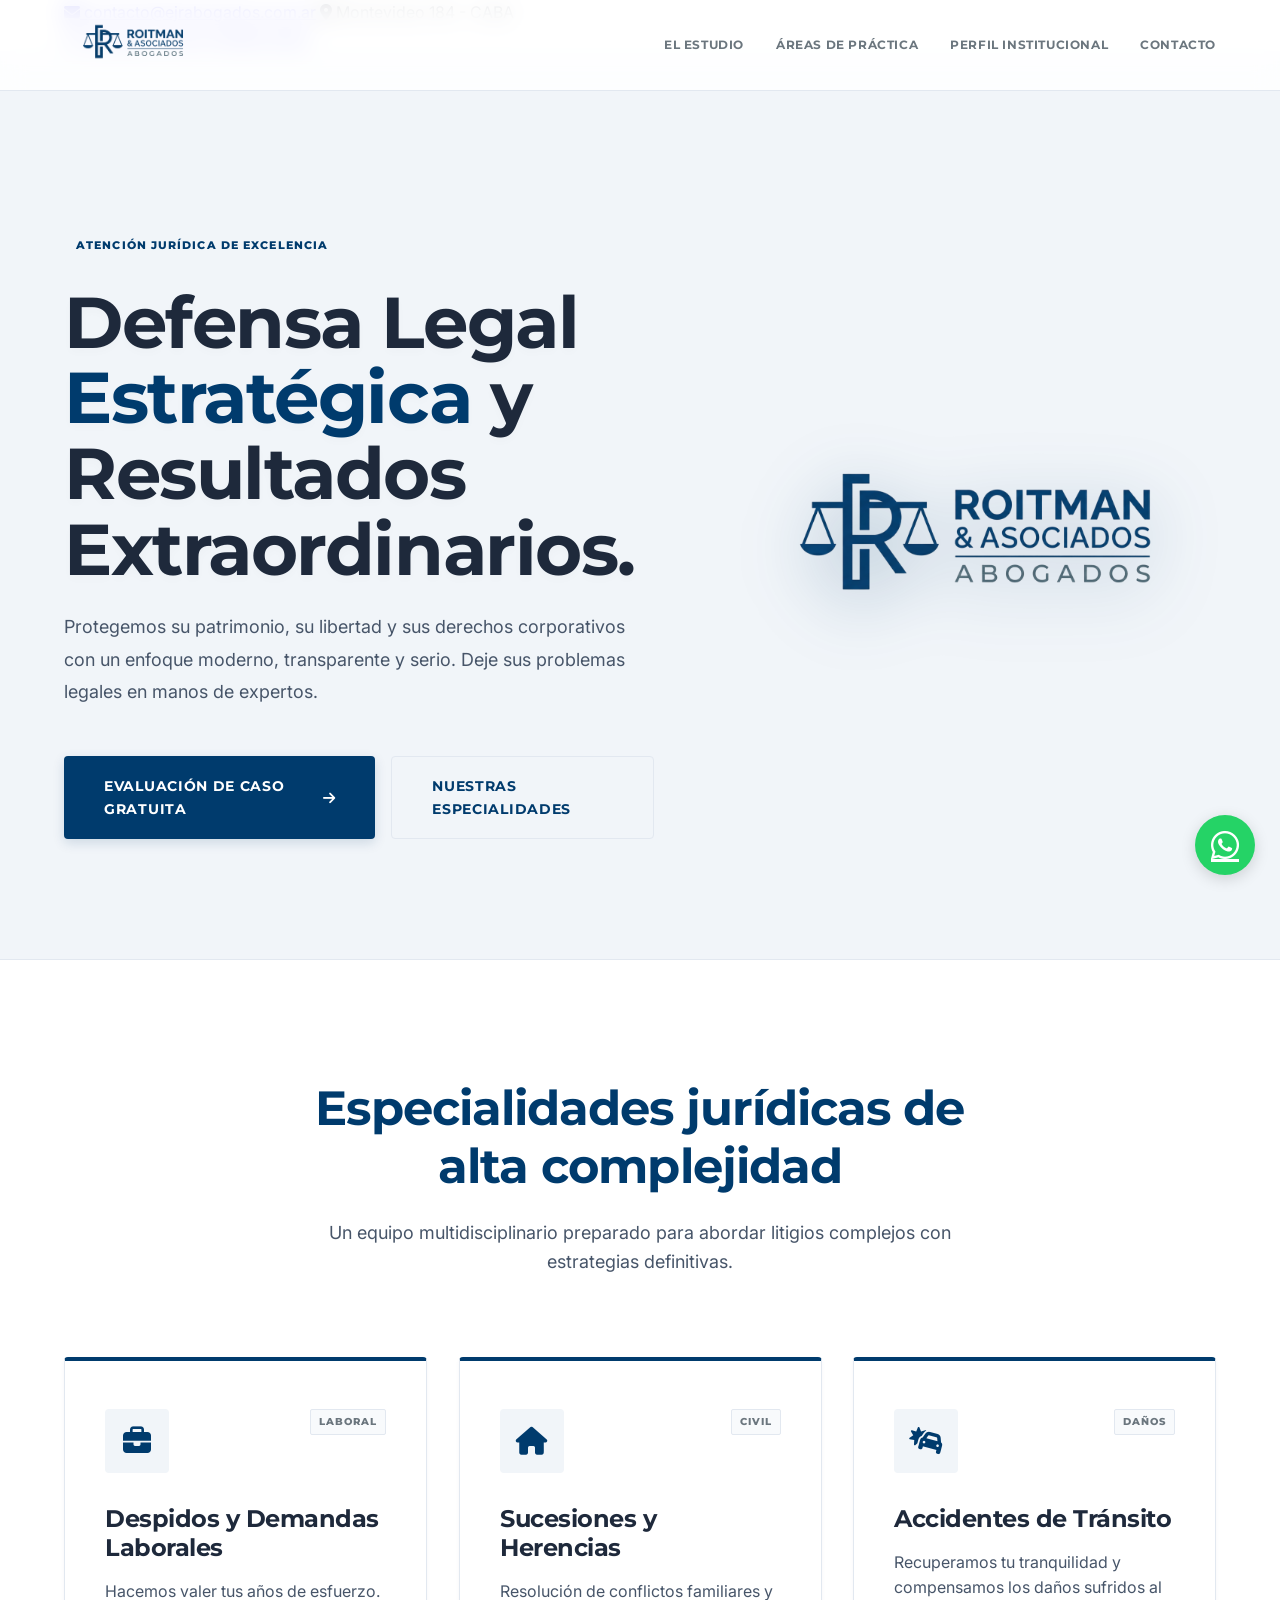
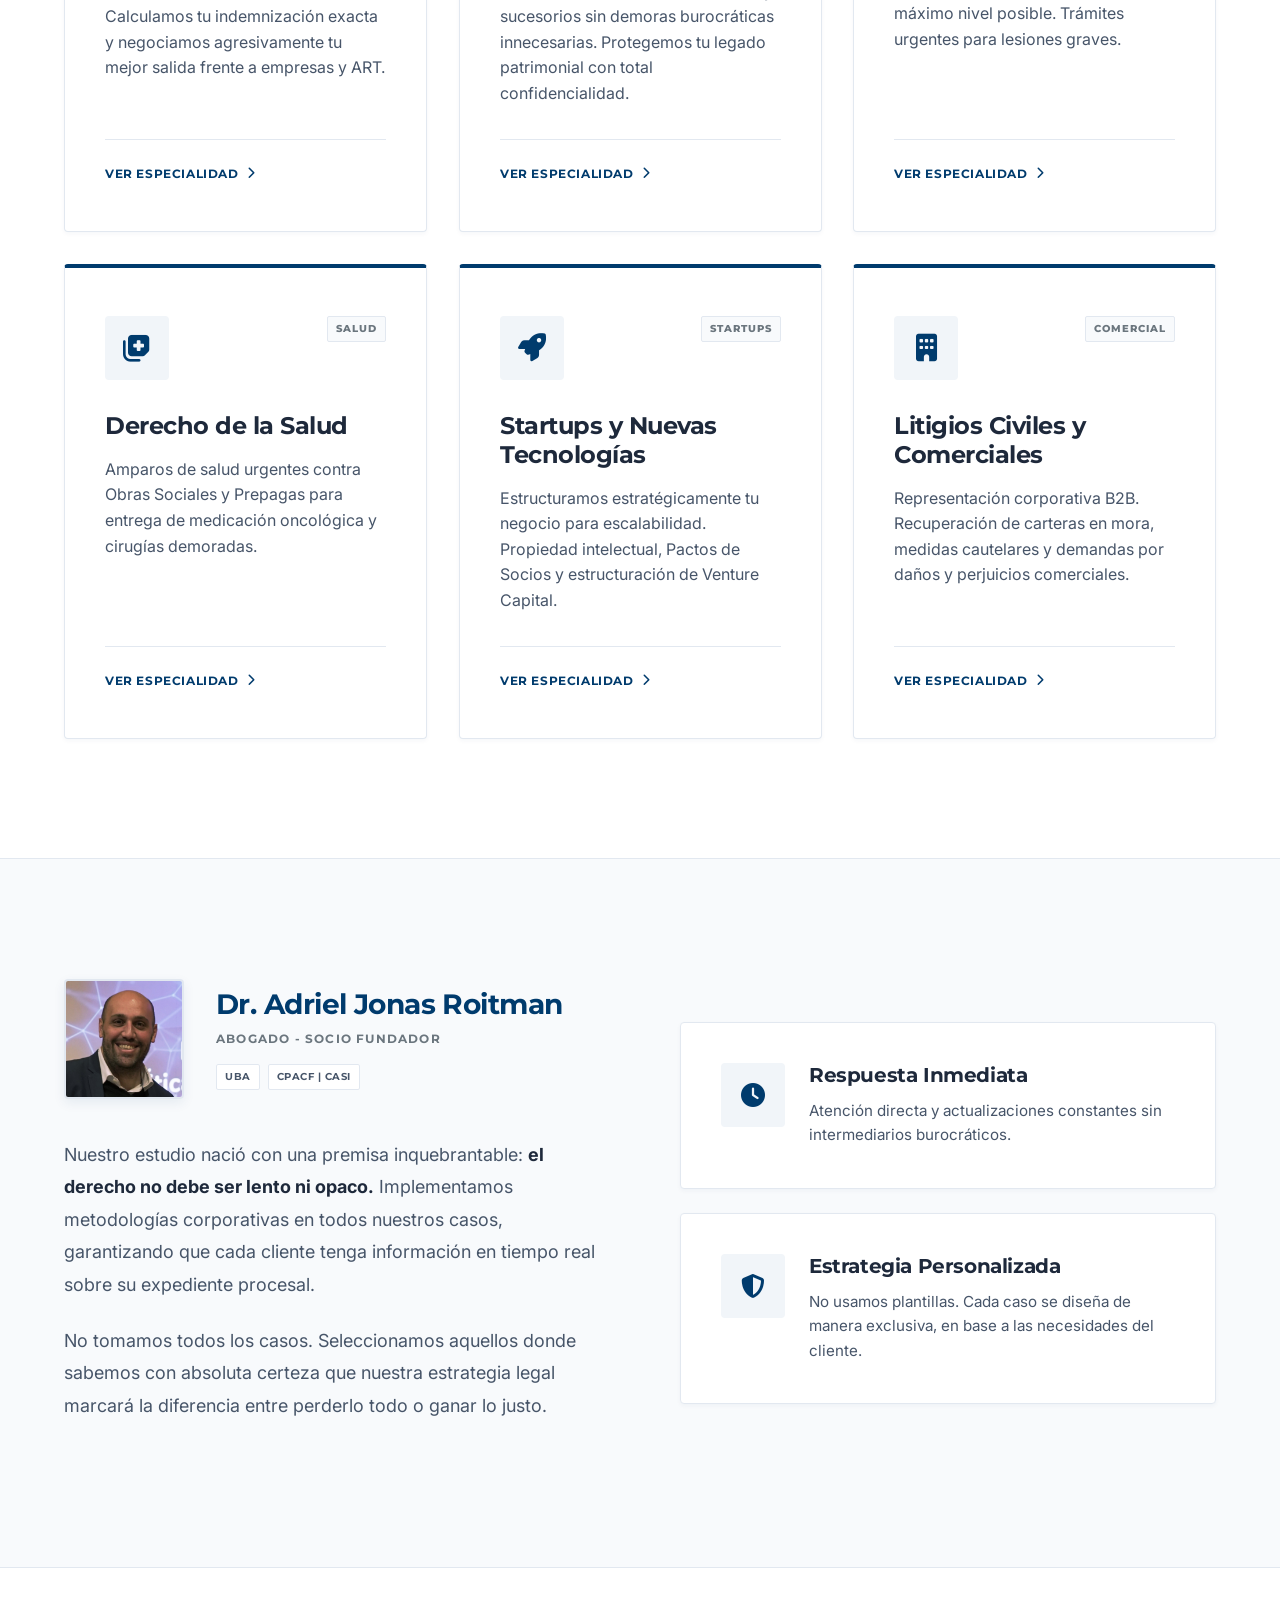
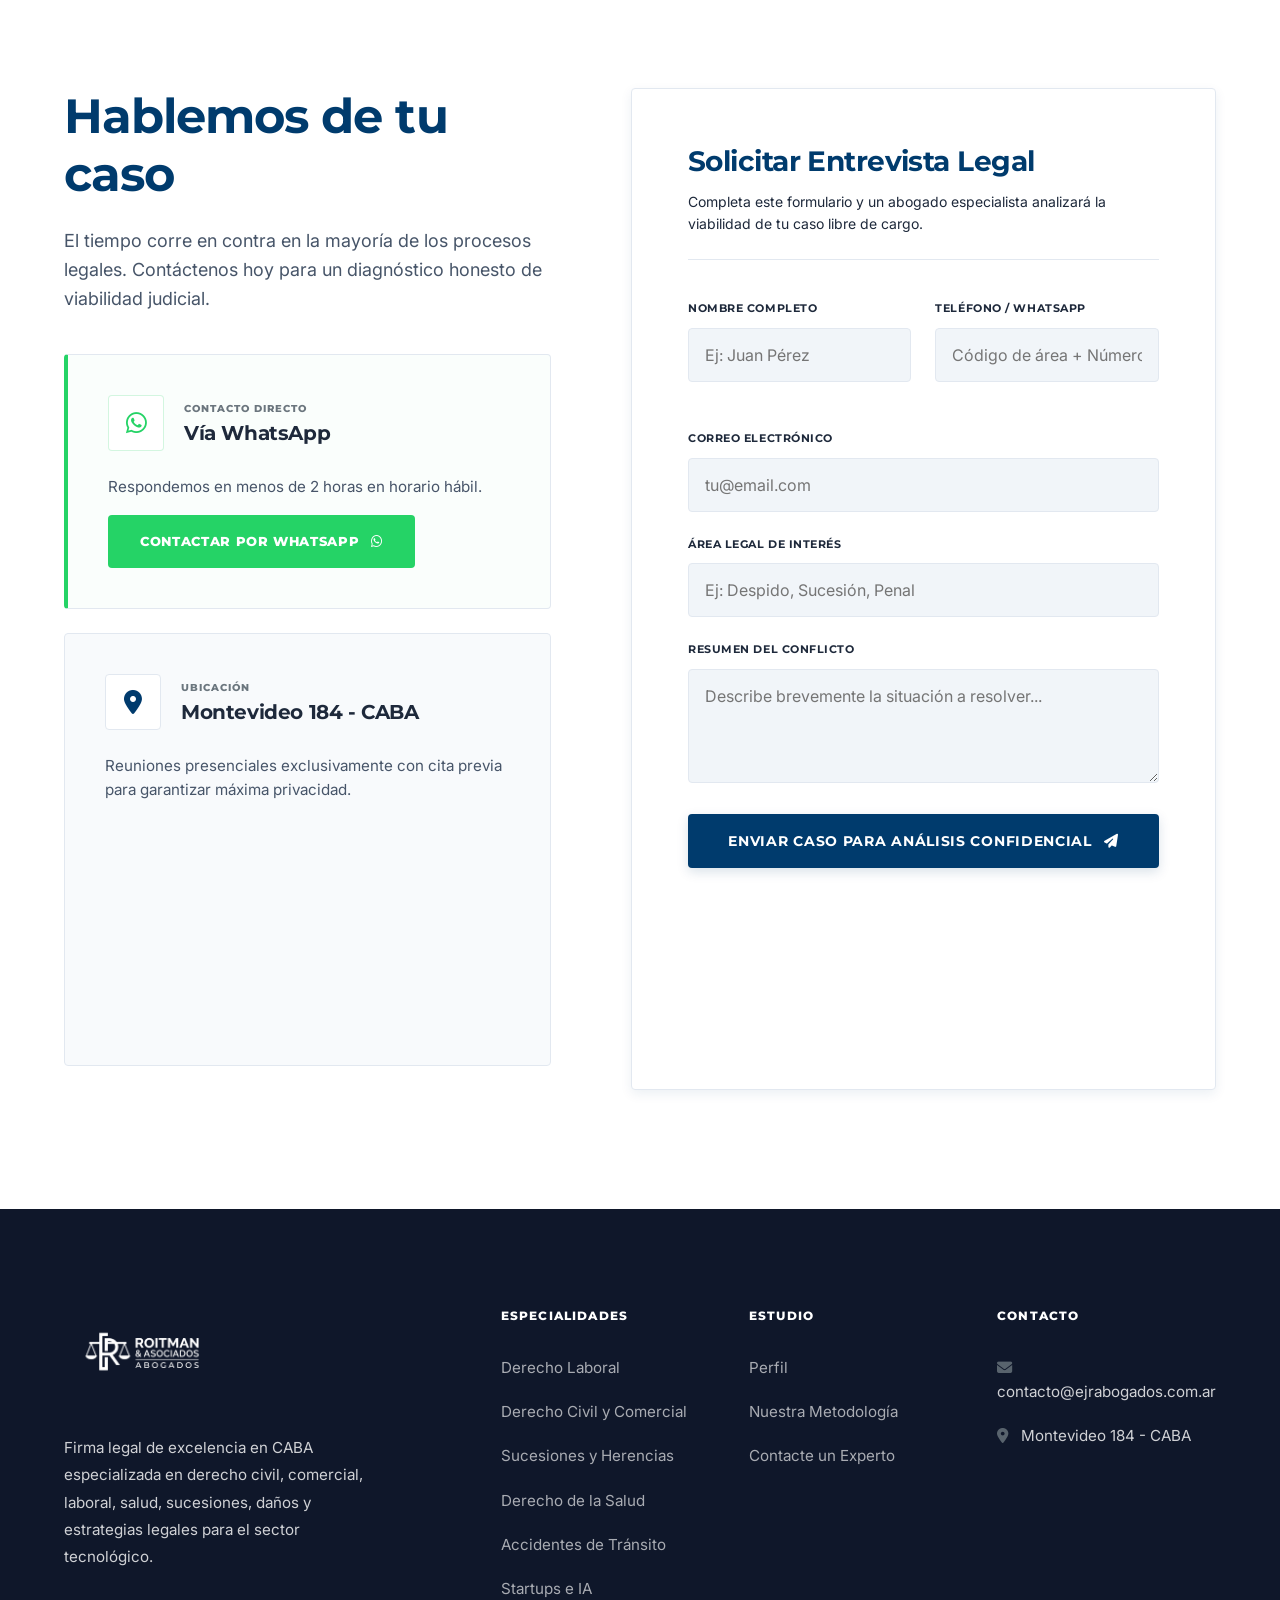
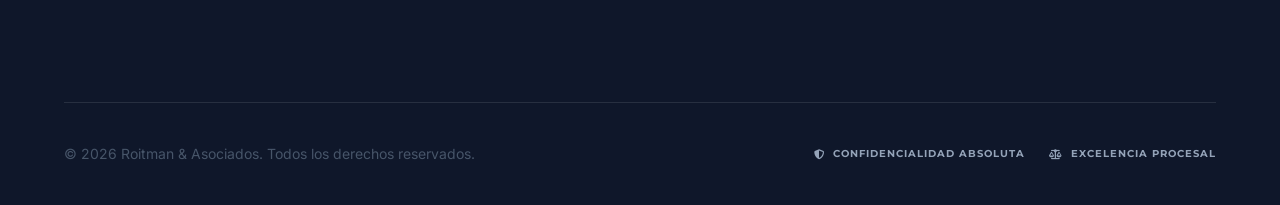
==== index.html @ 45d24584 "Web Refinement - Attorney Site" ====
<!DOCTYPE html>
<html lang="es">

<head>
    <link rel="icon" type="image/x-icon" href="favicon.ico">
    <meta charset="UTF-8">
    <meta name="viewport" content="width=device-width, initial-scale=1.0">
    <title>Roitman & Asociados | Estudio Jurídico en Buenos Aires</title>

    <!-- SEO Meta Tags -->
    <meta name="description"
        content="Estudio jurídico líder en Buenos Aires especializado en derecho laboral, civil, penal y corporativo. Roitman & Asociados ofrece defensa estratégica y soluciones inmediatas.">
    <meta name="keywords"
        content="abogados buenos aires, estudio jurídico, derecho laboral, sucesiones, defensa penal, abogado corporativo, Roitman y Asociados">
    <meta name="author" content="Roitman & Asociados">
    <meta name="robots" content="index, follow">

    <!-- Open Graph (Redes Sociales y WhatsApp) -->
    <meta property="og:title" content="Roitman & Asociados | Asesoría Legal Premium">
    <meta property="og:description"
        content="Defensa estratégica y protección jurídica enfocada en resultados para empresas y particulares en Argentina.">
    <meta property="og:image" content="https://www.ejrabogados.com.ar/logo.png">
    <meta property="og:url" content="https://www.ejrabogados.com.ar">
    <meta property="og:type" content="website">

    <!-- JSON-LD Schema Markup para Google -->
    <script type="application/ld+json">
    {
      "@context": "https://schema.org",
      "@type": "LegalService",
      "name": "Roitman & Asociados",
      "image": "https://www.ejrabogados.com.ar/logo.png",
      "description": "Estudio jurídico especializado en derecho laboral, corporativo, civil y penal en Buenos Aires.",
      "url": "https://www.ejrabogados.com.ar",
      "telephone": "+5491100000000",
      "address": {
        "@type": "PostalAddress",
        "streetAddress": "Montevideo 184 - CABA",
        "addressLocality": "Ciudad Autónoma de Buenos Aires",
        "addressCountry": "AR"
      },
      "openingHoursSpecification": {
        "@type": "OpeningHoursSpecification",
        "dayOfWeek": ["Monday", "Tuesday", "Wednesday", "Thursday", "Friday"],
        "opens": "09:00",
        "closes": "18:00"
      }
    }
    </script>

    <link rel="stylesheet" href="styles.css?v=3">
    <!-- Precarga de fuentes para mejorar Performance -->
    <link rel="preconnect" href="https://fonts.googleapis.com">
    <link rel="preconnect" href="https://fonts.gstatic.com" crossorigin>
    <link
        href="https://fonts.googleapis.com/css2?family=Inter:wght@300;400;500;600;700&family=Montserrat:wght@400;500;600;700;800;900&display=swap"
        rel="stylesheet">
    <link rel="stylesheet" href="https://cdnjs.cloudflare.com/ajax/libs/font-awesome/6.4.0/css/all.min.css">
</head>

<body>
    <!-- HEADER SEMÁNTICO Y CORPORATIVO -->
    <header class="header">
        <div class="top-bar">
            <div class="container top-bar-content">
                <div class="contact-strip">
                    <a href="mailto:contacto@ejrabogados.com.ar"><i class="fas fa-envelope"></i>
                        contacto@ejrabogados.com.ar</a>
                    <span><i class="fas fa-map-marker-alt"></i> Montevideo 184 - CABA</span>
                </div>
                <div class="social-strip">
                    <a href="https://wa.me/5491168080953?text=Hola,%20necesito%20hacer%20una%20consulta%20legal%20con%20el%20estudio%20Roitman%20%26%20Asociados%20-%20Abogados"
                        target="_blank"><i class="fab fa-whatsapp"></i> Contacto: +54 9 11 6808-0953</a>
                </div>
            </div>
        </div>
        <nav class="navbar">
            <div class="nav-container container">
                <div class="nav-brand">
                    <a href="index.html">
                        <img src="logo.png" alt="Logotipo Roitman & Asociados Abogados" class="logo-image">
                    </a>
                </div>

                <div class="nav-menu" id="nav-menu">
                    <a href="#inicio" class="nav-link">El Estudio</a>
                    <a href="#servicios" class="nav-link">Áreas de Práctica</a>
                    <a href="#perfil" class="nav-link">Perfil Institucional</a>
                    <a href="#contacto" class="nav-link btn-navbar">Contacto</a>
                </div>

                <div class="hamburger" id="hamburger">
                    <span class="bar"></span>
                    <span class="bar"></span>
                    <span class="bar"></span>
                </div>
            </div>
        </nav>
    </header>

    <main>
        <!-- HERO SECTION: COPY PERSUASIVO -->
        <section id="inicio" class="hero">
            <div class="container hero-content">
                <div class="hero-text">
                    <div class="badge">Atención Jurídica de Excelencia</div>
                    <h1 class="hero-title">Defensa Legal <span class="gradient-text">Estratégica</span> y Resultados
                        Extraordinarios.</h1>
                    <p class="hero-description">Protegemos su patrimonio, su libertad y sus derechos corporativos con un
                        enfoque moderno, transparente y serio. Deje sus problemas legales en
                        manos de expertos.</p>
                    <div class="hero-buttons">
                        <a href="#contacto" class="btn-primary btn-large">Evaluación de caso gratuita <i
                                class="fas fa-arrow-right"></i></a>
                        <a href="#servicios" class="btn-outline btn-large">Nuestras especialidades</a>
                    </div>
                </div>
                <div class="hero-visual">
                    <img src="logo.png" alt="Logotipo Institucional de Roitman & Asociados"
                        class="hero-main-logo fade-in-up">
                </div>
            </div>
        </section>

        <!-- SERVICIOS: MEJORA DE LEGIBILIDAD -->
        <section id="servicios" class="services">
            <div class="container">
                <header class="section-header fade-in">
                    <h2 class="section-title">Especialidades jurídicas de alta complejidad</h2>
                    <p class="section-description">Un equipo multidisciplinario preparado para abordar litigios
                        complejos con estrategias definitivas.</p>
                </header>

                <div class="services-grid">
                    <!-- Servicio 1 -->
                    <article class="service-card fade-in">
                        <div class="service-header">
                            <div class="service-icon"><i class="fas fa-briefcase"></i></div>
                            <span class="service-badge">Laboral</span>
                        </div>
                        <h3>Despidos y Demandas Laborales</h3>
                        <p>Hacemos valer tus años de esfuerzo. Calculamos tu indemnización exacta y negociamos
                            agresivamente tu mejor salida frente a empresas y ART.</p>
                        <div class="service-footer">
                            <a href="servicios/derecho-laboral.html" class="service-btn">Ver Especialidad <i
                                    class="fas fa-chevron-right"></i></a>
                        </div>
                    </article>

                    <!-- Servicio 2 -->
                    <article class="service-card fade-in">
                        <div class="service-header">
                            <div class="service-icon"><i class="fas fa-home"></i></div>
                            <span class="service-badge">Civil</span>
                        </div>
                        <h3>Sucesiones y Herencias</h3>
                        <p>Resolución de conflictos familiares y sucesorios sin demoras burocráticas innecesarias.
                            Protegemos tu legado patrimonial con total confidencialidad.</p>
                        <div class="service-footer">
                            <a href="servicios/sucesiones.html" class="service-btn">Ver Especialidad <i
                                    class="fas fa-chevron-right"></i></a>
                        </div>
                    </article>

                    <!-- Servicio 3 -->
                    <article class="service-card fade-in">
                        <div class="service-header">
                            <div class="service-icon"><i class="fas fa-car-crash"></i></div>
                            <span class="service-badge">Daños</span>
                        </div>
                        <h3>Accidentes de Tránsito</h3>
                        <p>Recuperamos tu tranquilidad y compensamos los daños sufridos al máximo nivel posible.
                            Trámites urgentes para lesiones graves.</p>
                        <div class="service-footer">
                            <a href="servicios/accidentes-de-transito.html" class="service-btn">Ver Especialidad <i
                                    class="fas fa-chevron-right"></i></a>
                        </div>
                    </article>

                    <!-- Servicio 4 -->
                    <article class="service-card fade-in">
                        <div class="service-header">
                            <div class="service-icon"><i class="fas fa-notes-medical"></i></div>
                            <span class="service-badge">Salud</span>
                        </div>
                        <h3>Derecho de la Salud</h3>
                        <p>Amparos de salud urgentes contra Obras Sociales y Prepagas para entrega de medicación
                            oncológica y cirugías demoradas.</p>
                        <div class="service-footer">
                            <a href="servicios/derecho-de-salud.html" class="service-btn">Ver Especialidad <i
                                    class="fas fa-chevron-right"></i></a>
                        </div>
                    </article>

                    <!-- Servicio 5 -->
                    <article class="service-card fade-in">
                        <div class="service-header">
                            <div class="service-icon"><i class="fas fa-rocket"></i></div>
                            <span class="service-badge">Startups</span>
                        </div>
                        <h3>Startups y Nuevas Tecnologías</h3>
                        <p>Estructuramos estratégicamente tu negocio para escalabilidad. Propiedad intelectual, Pactos
                            de Socios y estructuración de Venture Capital.</p>
                        <div class="service-footer">
                            <a href="servicios/startups-nuevas-tecnologias.html" class="service-btn">Ver Especialidad <i
                                    class="fas fa-chevron-right"></i></a>
                        </div>
                    </article>

                    <!-- Servicio 6 -->
                    <article class="service-card fade-in">
                        <div class="service-header">
                            <div class="service-icon"><i class="fas fa-building"></i></div>
                            <span class="service-badge">Comercial</span>
                        </div>
                        <h3>Litigios Civiles y Comerciales</h3>
                        <p>Representación corporativa B2B. Recuperación de carteras en mora, medidas cautelares y
                            demandas por daños y perjuicios comerciales.</p>
                        <div class="service-footer">
                            <a href="servicios/derecho-civil-comercial.html" class="service-btn">Ver Especialidad <i
                                    class="fas fa-chevron-right"></i></a>
                        </div>
                    </article>
                </div>
            </div>
        </section>

        <!-- PERFIL: AUTORIDAD Y CONFIANZA -->
        <section id="perfil" class="profile">
            <div class="container profile-content">
                <div class="profile-text fade-in">
                    <header class="profile-header">
                        <div class="profile-avatar">
                            <img src="AJR.jpeg" alt="Dr. Adriel Jonas Roitman, Abogado Director">
                        </div>
                        <div class="profile-info">
                            <h3>Dr. Adriel Jonas Roitman</h3>
                            <p>Abogado - Socio Fundador</p>
                            <div class="profile-credentials">
                                <span class="credential">UBA</span>
                                <span class="credential">CPACF | CASI</span>
                            </div>
                        </div>
                    </header>
                    <div class="profile-description">
                        <p>Nuestro estudio nació con una premisa inquebrantable: <strong>el derecho no debe ser lento ni
                                opaco.</strong> Implementamos metodologías corporativas en todos nuestros casos,
                            garantizando que cada cliente tenga información en tiempo real sobre su expediente procesal.
                        </p>
                        <p>No tomamos todos los casos. Seleccionamos aquellos donde sabemos con absoluta certeza que
                            nuestra estrategia legal marcará la diferencia entre perderlo todo o ganar lo justo.</p>
                    </div>
                </div>

                <div class="experience-grid fade-in">
                    <div class="experience-card">
                        <div class="experience-icon"><i class="fas fa-clock"></i></div>
                        <div class="experience-content">
                            <h3>Respuesta Inmediata</h3>
                            <p>Atención directa y actualizaciones constantes sin intermediarios burocráticos.</p>
                        </div>
                    </div>
                    <div class="experience-card">
                        <div class="experience-icon"><i class="fas fa-shield-alt"></i></div>
                        <div class="experience-content">
                            <h3>Estrategia Personalizada</h3>
                            <p>No usamos plantillas. Cada caso se diseña de manera exclusiva, en base a las necesidades
                                del cliente.</p>
                        </div>
                    </div>
                </div>
            </div>
        </section>

        <!-- CONTACTO: CTA FUERTE Y PERSUASIVO -->
        <section id="contacto" class="contact">
            <div class="container contact-content">
                <div class="contact-info fade-in">
                    <h2 class="section-title">Hablemos de tu caso</h2>
                    <p class="section-description" style="text-align:left; margin-bottom: 40px;">El tiempo corre en
                        contra en la mayoría de los procesos legales. Contáctenos hoy para un diagnóstico honesto de
                        viabilidad judicial.</p>

                    <div class="info-card whatsapp">
                        <div class="info-header">
                            <div class="info-icon green"><i class="fab fa-whatsapp"></i></div>
                            <div class="info-content">
                                <span class="info-subtitle">Contacto Directo</span>
                                <h3>Vía WhatsApp</h3>
                            </div>
                        </div>
                        <p>Respondemos en menos de 2 horas en horario hábil.
                        </p>
                        <a href="https://wa.me/5491168080953?text=Hola,%20necesito%20hacer%20una%20consulta%20legal%20con%20el%20estudio%20Roitman%20%26%20Asociados%20-%20Abogados"
                            target="_blank" class="btn-whatsapp">Contactar por
                            WhatsApp
                            <i class="fab fa-whatsapp"></i></a>
                    </div>

                    <div class="info-card">
                        <div class="info-header">
                            <div class="info-icon"><i class="fas fa-map-marker-alt"></i></div>
                            <div class="info-content">
                                <span class="info-subtitle">Ubicación</span>
                                <h3>Montevideo 184 - CABA</h3>
                            </div>
                        </div>
                        <p>Reuniones presenciales exclusivamente con cita previa para garantizar máxima privacidad.</p>
                        <div class="map-container" style="margin-top: 15px; border-radius: 8px; overflow: hidden;">
                            <iframe
                                src="https://www.google.com/maps/embed?pb=!1m18!1m12!1m3!1d3284.148560822649!2d-58.3916965!3d-34.6033383!2m3!1f0!2f0!3f0!3m2!1i1024!2i768!4f13.1!3m3!1m2!1s0x95bccac4b7858c2f%3A0xc07ce9b1fa6f3630!2sMontevideo%20184%2C%20C1019ABF%20CABA!5e0!3m2!1ses-419!2sar!4v1700000000000!5m2!1ses-419!2sar"
                                width="100%" height="200" style="border:0;" allowfullscreen="" loading="lazy"
                                referrerpolicy="no-referrer-when-downgrade"></iframe>
                        </div>
                    </div>
                </div>

                <div class="contact-form-container fade-in">
                    <header class="form-header">
                        <h3>Solicitar Entrevista Legal</h3>
                        <p style="color: var(--text-secondary); font-size: 14px;">Completa este formulario y un abogado
                            especialista analizará la viabilidad de tu caso libre de cargo.</p>
                    </header>
                    <form id="contactForm" class="contact-form">
                        <div class="form-row">
                            <div class="form-group">
                                <label for="nombre">Nombre Completo</label>
                                <input type="text" id="nombre" name="nombre" required placeholder="Ej: Juan Pérez">
                            </div>
                            <div class="form-group">
                                <label for="telefono">Teléfono / WhatsApp</label>
                                <input type="tel" id="telefono" name="telefono" required
                                    placeholder="Código de área + Número">
                            </div>
                        </div>
                        <div class="form-group">
                            <label for="email">Correo Electrónico</label>
                            <input type="email" id="email" name="email" required placeholder="tu@email.com">
                        </div>
                        <div class="form-group">
                            <label for="asunto">Área Legal de Interés</label>
                            <input type="text" id="asunto" name="asunto" required
                                placeholder="Ej: Despido, Sucesión, Penal">
                        </div>
                        <div class="form-group">
                            <label for="mensaje">Resumen del Conflicto</label>
                            <textarea id="mensaje" name="mensaje" rows="4" required
                                placeholder="Describe brevemente la situación a resolver..."></textarea>
                        </div>
                        <button type="submit" class="btn-primary btn-full btn-large">Enviar caso para análisis
                            Confidencial <i class="fas fa-paper-plane"></i></button>
                    </form>
                </div>
            </div>
        </section>
    </main>

    <!-- FOOTER SEMÁNTICO -->
    <footer class="footer">
        <div class="container">
            <div class="footer-content">
                <div class="footer-brand">
                    <div class="footer-logo">
                        <img src="logo.png" alt="Logotipo Oficial Roitman & Asociados" class="footer-logo-image">
                    </div>
                    <p>Firma legal de excelencia en CABA especializada en derecho civil, comercial, laboral, salud,
                        sucesiones, daños y estrategias legales para el sector tecnológico.</p>
                </div>

                <div class="footer-links">
                    <h3>Especialidades</h3>
                    <ul>
                        <li><a href="servicios/derecho-laboral.html">Derecho Laboral</a></li>
                        <li><a href="servicios/derecho-civil-comercial.html">Derecho Civil y Comercial</a></li>
                        <li><a href="servicios/sucesiones.html">Sucesiones y Herencias</a></li>
                        <li><a href="servicios/derecho-de-salud.html">Derecho de la Salud</a></li>
                        <li><a href="servicios/accidentes-de-transito.html">Accidentes de Tránsito</a></li>
                        <li><a href="servicios/startups-nuevas-tecnologias.html">Startups e IA</a></li>
                    </ul>
                </div>

                <div class="footer-links">
                    <h3>Estudio</h3>
                    <ul>
                        <li><a href="#perfil">Perfil</a></li>
                        <li><a href="#perfil">Nuestra Metodología</a></li>
                        <li><a href="#contacto">Contacte un Experto</a></li>
                    </ul>
                </div>

                <div class="footer-links">
                    <h3>Contacto</h3>
                    <ul>
                        <li><i class="fas fa-envelope"></i> contacto@ejrabogados.com.ar</li>

                        <li><i class="fas fa-map-marker-alt"></i> Montevideo 184 - CABA</li>
                    </ul>
                </div>
            </div>

            <div class="footer-bottom">
                <p>&copy; 2026 Roitman & Asociados. Todos los derechos reservados.</p>
                <div class="footer-badges">
                    <span class="footer-badge"><i class="fas fa-shield-alt"></i> Confidencialidad Absoluta</span>
                    <span class="footer-badge"><i class="fas fa-balance-scale"></i> Excelencia Procesal</span>
                </div>
            </div>
        </div>
    </footer>

    <!-- Contenedor para notificaciones -->
    <div id="notification-container"></div>

    <!-- Botón Flotante WhatsApp -->
    <a href="https://wa.me/5491168080953?text=Hola,%20necesito%20hacer%20una%20consulta%20legal%20con%20el%20estudio%20Roitman%20%26%20Asociados%20-%20Abogados"
        class="whatsapp-float" target="_blank" rel="noopener noreferrer" aria-label="Contactar por WhatsApp">
        <i class="fab fa-whatsapp"></i>
    </a>

    <script src="script.js"></script>
</body>

</html>
---- styles.css ----
@charset "UTF-8";

/* =========================================
   VARIABLES & RESET
========================================= */
:root {
  /* Paleta Corporativa Extraída del Logo */
  --color-primary: #003b6d;   /* Azul Roitman */
  --color-secondary: #6b767e; /* Gris Abogados */
  --color-accent: #00284d;    /* Azul más oscuro para hovers */
  
  /* Gradaciones de Fondo */
  --bg-white: #ffffff;
  --bg-light: #f8fafc;
  --bg-surface: #f1f5f9;
  --bg-dark: #0f172a;
  
  /* Texto */
  --text-main: #1e293b;
  --text-muted: #475569;
  --text-light: #94a3b8;
  
  /* Sombras y Bordes */
  --shadow-sm: 0 2px 4px rgba(0, 59, 109, 0.04);
  --shadow-md: 0 4px 12px rgba(0, 59, 109, 0.08);
  --shadow-lg: 0 12px 24px rgba(0, 59, 109, 0.12);
  --border-light: #e2e8f0;
  
  /* Fuentes */
  --font-heading: 'Montserrat', sans-serif;
  --font-body: 'Inter', sans-serif;
  
  /* Layout */
  --container-width: 1200px;
  --padding-section: 120px 0;
  --transition-smooth: all 0.4s cubic-bezier(0.16, 1, 0.3, 1);
}

* {
  margin: 0;
  padding: 0;
  box-sizing: border-box;
}

html {
  scroll-behavior: smooth;
  font-size: 16px;
}

body {
  font-family: var(--font-body);
  color: var(--text-main);
  background-color: var(--bg-white);
  line-height: 1.6;
  -webkit-font-smoothing: antialiased;
  -moz-osx-font-smoothing: grayscale;
}

h1, h2, h3, h4, h5, h6 {
  font-family: var(--font-heading);
  font-weight: 700;
  letter-spacing: -0.02em;
  line-height: 1.2;
}

.container {
  width: 100%;
  max-width: var(--container-width);
  margin: 0 auto;
  padding: 0 24px;
}

/* =========================================
   COMPONENTES BÁSICOS
========================================= */
/* Botones */
.btn-primary, .btn-outline, .btn-whatsapp {
  display: inline-flex;
  align-items: center;
  justify-content: center;
  gap: 12px;
  padding: 16px 32px;
  border-radius: 4px; /* Geometría rígida corporativa */
  font-family: var(--font-heading);
  font-size: 13px;
  font-weight: 700;
  text-transform: uppercase;
  letter-spacing: 0.05em;
  text-decoration: none;
  cursor: pointer;
  transition: var(--transition-smooth);
}

.btn-primary {
  background: var(--color-primary);
  color: var(--bg-white);
  border: none;
  box-shadow: 0 4px 12px rgba(0, 59, 109, 0.15);
}

.btn-primary:hover {
  background: var(--color-accent);
  transform: translateY(-2px);
  box-shadow: 0 8px 24px rgba(0, 59, 109, 0.25);
}

.btn-outline {
  background-color: transparent;
  color: var(--color-primary);
  border: 1px solid var(--border-light);
}

.btn-outline:hover {
  border-color: var(--color-primary);
  background-color: var(--bg-surface);
  transform: translateY(-2px);
}

.btn-large {
  padding: 18px 40px;
  font-size: 14px;
}

.btn-full {
  width: 100%;
}

.btn-whatsapp {
  background-color: #25D366;
  color: white;
  border: none;
  font-weight: 800;
  margin-top: 16px;
}

.btn-whatsapp:hover {
  background-color: #128C7E;
  transform: translateY(-2px);
  box-shadow: 0 8px 16px rgba(37, 211, 102, 0.3);
}

/* Etiquetas (Badges) */
.badge {
  display: inline-flex;
  align-items: center;
  padding: 6px 12px;
  background-color: var(--bg-surface);
  color: var(--color-primary);
  font-family: var(--font-heading);
  font-size: 11px;
  font-weight: 800;
  text-transform: uppercase;
  letter-spacing: 0.1em;
  border-radius: 2px;
  margin-bottom: 24px;
}

.gradient-text {
  color: var(--color-primary);
}

/* =========================================
   NAVBAR (HEADER)
========================================= */
.navbar {
  position: fixed;
  top: 0;
  width: 100%;
  background: rgba(255, 255, 255, 0.95);
  backdrop-filter: blur(12px);
  -webkit-backdrop-filter: blur(12px);
  border-bottom: 1px solid var(--border-light);
  z-index: 1000;
  transition: var(--transition-smooth);
}

.navbar.scrolled {
  box-shadow: var(--shadow-sm);
}

.nav-container {
  display: flex;
  justify-content: space-between;
  align-items: center;
  height: 90px;
  max-width: var(--container-width);
  margin: 0 auto;
  padding: 0 24px;
}

.nav-brand {
  display: flex;
  align-items: center;
}

.logo-image {
  height: 75px;
  width: auto;
  transition: transform 0.3s ease;
}

.logo-image:hover {
  transform: scale(1.02);
}

.hero-main-logo {
  max-width: 100%;
  width: 550px;
  height: auto;
  filter: drop-shadow(0px 15px 35px rgba(0, 59, 109, 0.35));
  transition: transform 0.6s cubic-bezier(0.175, 0.885, 0.32, 1.275);
}

.hero-main-logo:hover {
  transform: translateY(-8px) scale(1.02);
}

.nav-menu {
  display: flex;
  gap: 32px;
  align-items: center;
}

.nav-link {
  text-decoration: none;
  color: var(--color-secondary);
  font-family: var(--font-heading);
  font-size: 12px;
  font-weight: 700;
  text-transform: uppercase;
  letter-spacing: 0.05em;
  position: relative;
  transition: color 0.3s ease;
}

.nav-link::after {
  content: '';
  position: absolute;
  width: 0;
  height: 2px;
  bottom: -6px;
  left: 0;
  background-color: var(--color-primary);
  transition: width 0.3s cubic-bezier(0.16, 1, 0.3, 1);
}

.nav-link:hover, .nav-link.active {
  color: var(--color-primary);
}

.nav-link:hover::after, .nav-link.active::after {
  width: 100%;
}

.hamburger {
  display: none;
  flex-direction: column;
  gap: 6px;
  cursor: pointer;
}

.hamburger span {
  width: 28px;
  height: 2px;
  background-color: var(--color-primary);
  transition: 0.3s;
}

/* =========================================
   HERO SECTION
========================================= */
.hero {
  padding: 180px 0 120px;
  background: var(--bg-surface);
  min-height: 90vh;
  display: flex;
  align-items: center;
  border-bottom: 1px solid var(--border-light);
  position: relative;
  overflow: hidden;
}

/* Patrón geométrico de fondo sutil eliminado por diseño sobrio */
.hero::before {
  display: none;
}

.hero-content {
  display: grid;
  grid-template-columns: 1.1fr 0.9fr;
  gap: 80px;
  align-items: center;
  position: relative;
  z-index: 1;
}

.hero-text {
  max-width: 600px;
}

.hero-title {
  font-size: 4.5rem;
  color: var(--text-main);
  margin-bottom: 24px;
  line-height: 1.05;
  text-shadow: 0 4px 10px rgba(0,0,0,0.02);
}

.gradient-text {
  color: var(--color-primary);
  display: inline-block;
}

.hero-description {
  font-size: 1.125rem;
  color: var(--text-muted);
  margin-bottom: 48px;
  line-height: 1.8;
}

.hero-buttons {
  display: flex;
  gap: 16px;
}

.hero-visual {
  position: relative;
}

.hero-card {
  background: var(--bg-white);
  padding: 48px;
  border-radius: 4px;
  border: 1px solid var(--border-light);
  box-shadow: var(--shadow-lg);
  max-width: 480px;
  margin-left: auto;
}

.card-header {
  border-bottom: 1px solid var(--border-light);
  padding-bottom: 24px;
  margin-bottom: 32px;
}

.card-title h3 {
  font-size: 20px;
  color: var(--color-primary);
  text-transform: uppercase;
  letter-spacing: 0.05em;
  display: flex;
  justify-content: space-between;
  align-items: center;
}

.stars i {
  color: var(--color-secondary);
  font-size: 12px;
  margin-left: 2px;
}

.card-stats {
  display: flex;
  flex-direction: column;
  gap: 32px;
}

.stat {
  display: flex;
  align-items: center;
  gap: 20px;
}

.stat-icon {
  width: 48px;
  height: 48px;
  background: var(--bg-surface);
  border-radius: 4px;
  display: flex;
  align-items: center;
  justify-content: center;
  color: var(--color-primary);
  font-size: 20px;
}

.stat-content {
  display: flex;
  flex-direction: column;
}

.stat-number {
  font-family: var(--font-heading);
  font-size: 24px;
  font-weight: 800;
  color: var(--text-main);
  line-height: 1.2;
}

.stat-label {
  font-size: 12px;
  color: var(--color-secondary);
  text-transform: uppercase;
  letter-spacing: 0.05em;
  font-weight: 600;
}

/* =========================================
   SERVICIOS
========================================= */
.services {
  padding: var(--padding-section);
  background-color: var(--bg-white);
}

.section-header {
  text-align: center;
  max-width: 700px;
  margin: 0 auto 80px;
}

.section-title {
  font-size: 3rem;
  color: var(--color-primary);
  margin-bottom: 24px;
}

.section-description {
  font-size: 1.125rem;
  color: var(--text-muted);
}

.services-grid {
  display: grid;
  grid-template-columns: repeat(auto-fit, minmax(350px, 1fr));
  gap: 32px;
}

.service-card {
  background: var(--bg-white);
  border: 1px solid var(--border-light);
  border-top: 4px solid var(--color-primary); /* Acento corporativo superior */
  border-radius: 4px;
  padding: 48px 40px;
  transition: var(--transition-smooth);
  display: flex;
  flex-direction: column;
  height: 100%;
  box-shadow: var(--shadow-sm);
}

.service-card:hover {
  transform: translateY(-8px);
  box-shadow: var(--shadow-lg);
  border-color: rgba(0, 59, 109, 0.2);
}

.service-header {
  display: flex;
  justify-content: space-between;
  align-items: flex-start;
  margin-bottom: 32px;
}

.service-icon {
  width: 64px;
  height: 64px;
  background: var(--bg-surface);
  color: var(--color-primary);
  display: flex;
  align-items: center;
  justify-content: center;
  font-size: 28px;
  border-radius: 4px;
  transition: var(--transition-smooth);
}

.service-card:hover .service-icon {
  background: var(--color-primary);
  color: var(--bg-white);
}

.service-badge {
  font-family: var(--font-heading);
  font-size: 10px;
  font-weight: 800;
  text-transform: uppercase;
  letter-spacing: 0.1em;
  color: var(--color-secondary);
  background: var(--bg-light);
  padding: 4px 8px;
  border: 1px solid var(--border-light);
  border-radius: 2px;
}

.service-card h3 {
  font-size: 1.5rem;
  margin-bottom: 16px;
  color: var(--text-main);
}

.service-card p {
  color: var(--text-muted);
  margin-bottom: 32px;
  flex-grow: 1;
}

.service-features {
  list-style: none;
  margin-bottom: 40px;
}

.service-features li {
  font-size: 0.875rem;
  color: var(--text-muted);
  margin-bottom: 12px;
  display: flex;
  align-items: flex-start;
  gap: 12px;
}

.service-features i {
  color: var(--color-primary);
  font-size: 12px;
  margin-top: 4px;
}

.service-footer {
  border-top: 1px solid var(--border-light);
  padding-top: 24px;
}

.service-btn {
  font-family: var(--font-heading);
  font-size: 12px;
  font-weight: 700;
  text-transform: uppercase;
  letter-spacing: 0.05em;
  color: var(--color-primary);
  text-decoration: none;
  display: flex;
  align-items: center;
  gap: 8px;
  transition: var(--transition-smooth);
}

.service-btn:hover {
  color: var(--color-accent);
  gap: 12px;
}

/* =========================================
   PERFIL (DIRECCIÓN)
========================================= */
.profile {
  padding: var(--padding-section);
  background-color: var(--bg-light);
  border-top: 1px solid var(--border-light);
  border-bottom: 1px solid var(--border-light);
}

.profile-content {
  display: grid;
  grid-template-columns: 1fr 1fr;
  gap: 80px;
  align-items: center;
}

.profile-header {
  display: flex;
  align-items: center;
  gap: 32px;
  margin-bottom: 40px;
}

.profile-avatar {
  width: 120px;
  height: 120px;
  border-radius: 4px;
  border: 2px solid var(--border-light);
  overflow: hidden;
  box-shadow: var(--shadow-md);
}

.profile-avatar img {
  width: 100%;
  height: 100%;
  object-fit: cover;
}

.profile-info h3 {
  font-size: 1.75rem;
  color: var(--color-primary);
  margin-bottom: 8px;
}

.profile-info p {
  font-family: var(--font-heading);
  font-size: 12px;
  font-weight: 700;
  text-transform: uppercase;
  letter-spacing: 0.1em;
  color: var(--color-secondary);
  margin-bottom: 16px;
}

.profile-credentials {
  display: flex;
  gap: 8px;
}

.credential {
  font-family: var(--font-heading);
  font-size: 10px;
  font-weight: 700;
  text-transform: uppercase;
  letter-spacing: 0.05em;
  background: var(--bg-white);
  border: 1px solid var(--border-light);
  padding: 4px 8px;
  border-radius: 2px;
  color: var(--text-muted);
}

.profile-description {
  font-size: 1.125rem;
  color: var(--text-muted);
  line-height: 1.8;
}

.profile-description strong {
  color: var(--text-main);
}

.profile-description p {
  margin-bottom: 24px;
}

.experience-grid {
  display: grid;
  grid-template-columns: 1fr;
  gap: 24px;
}

.experience-card {
  background: var(--bg-white);
  padding: 40px;
  border-radius: 4px;
  border: 1px solid var(--border-light);
  box-shadow: var(--shadow-sm);
  display: flex;
  gap: 24px;
  align-items: flex-start;
  transition: var(--transition-smooth);
}

.experience-card:hover {
  transform: translateY(-4px);
  box-shadow: var(--shadow-md);
  border-color: rgba(0, 59, 109, 0.15);
}

.experience-icon {
  width: 64px;
  height: 64px;
  background: var(--bg-surface);
  border-radius: 4px;
  display: flex;
  align-items: center;
  justify-content: center;
  color: var(--color-primary);
  font-size: 24px;
  flex-shrink: 0;
  transition: var(--transition-smooth);
}

.experience-card:hover .experience-icon {
  background: var(--color-primary);
  color: var(--bg-white);
}

.experience-content h3 {
  font-size: 1.25rem;
  margin-bottom: 12px;
}

.experience-content p {
  font-size: 0.95rem;
  color: var(--text-muted);
}

/* =========================================
   CONTACTO
========================================= */
.contact {
  padding: var(--padding-section);
  background-color: var(--bg-white);
}

.contact-content {
  display: grid;
  grid-template-columns: 1fr 1.2fr;
  gap: 80px;
}

.info-card {
  background: var(--bg-light);
  border: 1px solid var(--border-light);
  border-radius: 4px;
  padding: 40px;
  margin-bottom: 24px;
}

.info-card.whatsapp {
  border-left: 4px solid #25D366;
  background-color: rgba(37, 211, 102, 0.02);
}

.info-header {
  display: flex;
  align-items: center;
  gap: 20px;
  margin-bottom: 24px;
}

.info-icon {
  width: 56px;
  height: 56px;
  background: var(--bg-white);
  border: 1px solid var(--border-light);
  border-radius: 4px;
  display: flex;
  align-items: center;
  justify-content: center;
  color: var(--color-primary);
  font-size: 24px;
}

.info-icon.green {
  color: #25D366;
  border-color: rgba(37, 211, 102, 0.2);
}

.info-subtitle {
  font-family: var(--font-heading);
  font-size: 10px;
  font-weight: 800;
  text-transform: uppercase;
  letter-spacing: 0.1em;
  color: var(--color-secondary);
  display: block;
  margin-bottom: 4px;
}

.info-content h3 {
  font-size: 1.25rem;
}

.info-card p {
  color: var(--text-muted);
  font-size: 0.95rem;
}

.contact-form-container {
  background: var(--bg-white);
  border: 1px solid var(--border-light);
  border-radius: 4px;
  padding: 56px;
  box-shadow: var(--shadow-md);
}

.form-header {
  margin-bottom: 40px;
  border-bottom: 1px solid var(--border-light);
  padding-bottom: 24px;
}

.form-header h3 {
  font-size: 1.75rem;
  color: var(--color-primary);
  margin-bottom: 12px;
}

.form-row {
  display: grid;
  grid-template-columns: 1fr 1fr;
  gap: 24px;
  margin-bottom: 24px;
}

.form-group {
  margin-bottom: 24px;
}

.form-group label {
  display: block;
  font-family: var(--font-heading);
  font-size: 11px;
  font-weight: 700;
  text-transform: uppercase;
  letter-spacing: 0.05em;
  color: var(--text-main);
  margin-bottom: 10px;
}

.form-group input,
.form-group textarea {
  width: 100%;
  padding: 16px;
  background: var(--bg-surface);
  border: 1px solid var(--border-light);
  border-radius: 4px;
  font-family: var(--font-body);
  font-size: 1rem;
  color: var(--text-main);
  transition: var(--transition-smooth);
}

.form-group input:focus,
.form-group textarea:focus {
  outline: none;
  background: var(--bg-white);
  border-color: var(--color-primary);
  box-shadow: 0 0 0 4px rgba(0, 59, 109, 0.1);
}

/* =========================================
   FOOTER
========================================= */
.footer {
  background-color: var(--bg-dark);
  color: var(--bg-white);
  padding: 100px 0 40px;
}

.footer-content {
  display: grid;
  grid-template-columns: 2fr 1fr 1fr 1fr;
  gap: 60px;
  margin-bottom: 80px;
}

.footer-logo {
  margin-bottom: 32px;
}

.footer-logo-image {
  height: 85px;
  /* El logo es oscuro, aplicamos filtro para invertirlo a blanco en el footer oscuro */
  filter: brightness(0) invert(1);
}

.footer-brand p {
  color: var(--bg-white);
  font-size: 0.95rem;
  line-height: 1.8;
  margin-bottom: 32px;
  max-width: 300px;
  opacity: 0.8;
}

.social-links {
  display: flex;
  gap: 16px;
}

.social-link {
  width: 48px;
  height: 48px;
  background: rgba(255, 255, 255, 0.05);
  border: 1px solid rgba(255, 255, 255, 0.1);
  border-radius: 4px;
  display: flex;
  align-items: center;
  justify-content: center;
  color: var(--bg-white);
  text-decoration: none;
  font-size: 18px;
  transition: var(--transition-smooth);
}

.social-link:hover {
  background: var(--color-primary);
  border-color: var(--color-primary);
  transform: translateY(-4px);
}

.footer-links h3 {
  font-family: var(--font-heading);
  font-size: 12px;
  font-weight: 800;
  text-transform: uppercase;
  letter-spacing: 0.1em;
  color: var(--bg-white);
  margin-bottom: 32px;
}

.footer-links ul {
  list-style: none;
}

.footer-links li {
  margin-bottom: 20px;
}

.footer-links a, .footer-links li {
  color: var(--bg-white);
  opacity: 0.8;
  text-decoration: none;
  font-size: 0.95rem;
  transition: opacity 0.3s ease;
}

.footer-links a:hover {
  opacity: 1;
}

.footer-links i {
  color: var(--color-secondary);
  width: 20px;
}

.footer-bottom {
  display: flex;
  justify-content: space-between;
  align-items: center;
  padding-top: 40px;
  border-top: 1px solid rgba(255, 255, 255, 0.1);
}

.footer-bottom p {
  color: var(--text-muted);
  font-size: 0.875rem;
}

.footer-badges {
  display: flex;
  gap: 24px;
}

.footer-badge {
  color: var(--text-light);
  font-family: var(--font-heading);
  font-size: 10px;
  font-weight: 700;
  text-transform: uppercase;
  letter-spacing: 0.1em;
  display: flex;
  align-items: center;
  gap: 8px;
}

/* =========================================
   ANIMACIONES (INTERSECTION OBSERVER)
========================================= */
.fade-in {
  opacity: 0;
  transform: translateY(30px);
  transition: opacity 0.8s cubic-bezier(0.16, 1, 0.3, 1), transform 0.8s cubic-bezier(0.16, 1, 0.3, 1);
  will-change: opacity, transform;
}

.fade-in.visible {
  opacity: 1;
  transform: translateY(0);
}

/* Staggering for child elements */
.services-grid .fade-in:nth-child(2) { transition-delay: 0.1s; }
.services-grid .fade-in:nth-child(3) { transition-delay: 0.2s; }
.services-grid .fade-in:nth-child(4) { transition-delay: 0.3s; }

/* =========================================
   RESPONSIVO
========================================= */
@media (max-width: 1024px) {
  .hero-title { font-size: 3.5rem; }
  .hero-content, .profile-content { grid-template-columns: 1fr; gap: 60px; }
  .hero-visual { order: -1; }
  .card-stats { flex-direction: row; }
  .contact-content { grid-template-columns: 1fr; }
  .footer-content { grid-template-columns: 1fr 1fr; }
}

@media (max-width: 768px) {
  .hero { padding: 140px 0 80px; }
  .hero-title { font-size: 2.5rem; }
  .hero-buttons { flex-direction: column; }
  .section-title { font-size: 2.25rem; }
  .hamburger { display: flex; }
  .nav-menu {
    position: fixed;
    top: 90px;
    left: -100%;
    width: 100%;
    height: calc(100vh - 90px);
    background: var(--bg-white);
    flex-direction: column;
    padding: 60px 24px;
    transition: var(--transition-smooth);
  }
  .nav-menu.active { left: 0; }
  .nav-link { font-size: 1.25rem; }
  .form-row { grid-template-columns: 1fr; }
  .footer-content { grid-template-columns: 1fr; gap: 40px; }
  .footer-bottom { flex-direction: column; gap: 20px; text-align: center; }
  .contact-form-container { padding: 32px 24px; }
}

/* =========================================
   HERO INNER (Páginas de Servicios)
========================================= */
.hero-inner {
  padding: 160px 0 80px;
  background: var(--bg-surface);
  border-bottom: 1px solid var(--border-light);
  min-height: 60vh;
  display: flex;
  align-items: center;
}

.hero-inner .container {
  display: grid;
  grid-template-columns: 1.1fr 0.9fr;
  gap: 60px;
  align-items: center;
}

.hero-inner-text {
  max-width: 600px;
}

.hero-inner-image {
  border-radius: 4px;
  overflow: hidden;
  box-shadow: 0 8px 16px rgba(0, 59, 109, 0.08); /* Sombra sobria */
}

.hero-inner-image img {
  width: 100%;
  height: auto;
  display: block;
  object-fit: cover;
  transition: transform 0.8s ease;
}

.hero-inner-image:hover img {
  transform: scale(1.02);
}

@media (max-width: 968px) {
  .hero-inner .container {
    grid-template-columns: 1fr;
    gap: 40px;
  }
  
  .hero-inner-image {
    order: -1;
  }
}

/* ==================================
   PÁGINAS DE SERVICIOS - CONTENIDO 
===================================== */
.service-details {
  padding: 80px 0;
  background-color: var(--bg-surface);
}

.service-details .container {
  max-width: 900px; /* Previene el apelmazamiento y hace el texto legible */
  margin: 0 auto;
}

.service-content-block {
  margin-bottom: 50px;
  background: var(--bg-white);
  padding: 50px;
  border-radius: 12px;
  box-shadow: 0 5px 20px rgba(0,0,0,0.03);
  border: 1px solid rgba(0, 59, 109, 0.05);
}

@media (max-width: 768px) {
  .service-content-block {
    padding: 30px 20px;
  }
}

.service-content-block h2 {
  color: var(--color-primary);
  font-size: 2rem;
  margin-bottom: 25px;
  position: relative;
  padding-bottom: 15px;
}

.service-content-block h2::after {
  content: '';
  position: absolute;
  bottom: 0;
  left: 0;
  width: 60px;
  height: 3px;
  background-color: var(--color-accent);
}

.service-content-block p {
  font-size: 1.125rem;
  line-height: 1.8;
  color: var(--text-color);
  margin-bottom: 20px;
}

.service-content-block ul {
  list-style: none;
  padding-left: 0;
}

.service-content-block ul li {
  font-size: 1.1rem;
  line-height: 1.7;
  margin-bottom: 15px;
  padding-left: 30px;
  position: relative;
}

.service-content-block ul li::before {
  content: '\f058'; /* Check de FontAwesome */
  font-family: 'Font Awesome 6 Free';
  font-weight: 900;
  color: var(--color-primary);
  position: absolute;
  left: 0;
  top: 3px;
}

/* CTA FINAL */
.cta-final {
  padding: 60px 40px;
  background: var(--color-primary);
  border-radius: 12px;
  text-align: center;
  margin-top: 40px;
  margin-bottom: 80px;
  color: var(--bg-white);
  box-shadow: 0 10px 30px rgba(0, 59, 109, 0.2);
}

.cta-final h2 {
  color: var(--bg-white);
  font-size: 2.2rem;
  margin-bottom: 15px;
}

.cta-final p {
  font-size: 1.2rem;
  margin-bottom: 30px;
  opacity: 0.9;
  color: var(--bg-white);
}

.faq-container {
  margin-top: 30px;
}

.faq-item {
  margin-bottom: 20px;
  border-bottom: 1px solid rgba(0,0,0,0.05);
  padding-bottom: 20px;
}

.faq-question {
  font-weight: 700;
  font-size: 1.2rem;
  color: var(--color-primary);
  margin-bottom: 10px;
}

.faq-answer {
  font-size: 1.1rem;
  line-height: 1.6;
  color: var(--text-light);
}

/* WhatsApp Floating Button */
.whatsapp-float {
    position: fixed;
    width: 60px;
    height: 60px;
    bottom: 25px;
    right: 25px;
    background-color: #25D366;
    color: #FFF;
    border-radius: 50%;
    text-align: center;
    font-size: 32px;
    z-index: 9999;
    box-shadow: 0px 4px 15px rgba(0, 0, 0, 0.15);
    display: flex;
    justify-content: center;
    align-items: center;
    transition: transform 0.3s ease, box-shadow 0.3s ease;
}

.whatsapp-float:hover {
    transform: translateY(-5px) scale(1.05);
    box-shadow: 0px 6px 20px rgba(37, 211, 102, 0.4);
    color: #FFF;
}
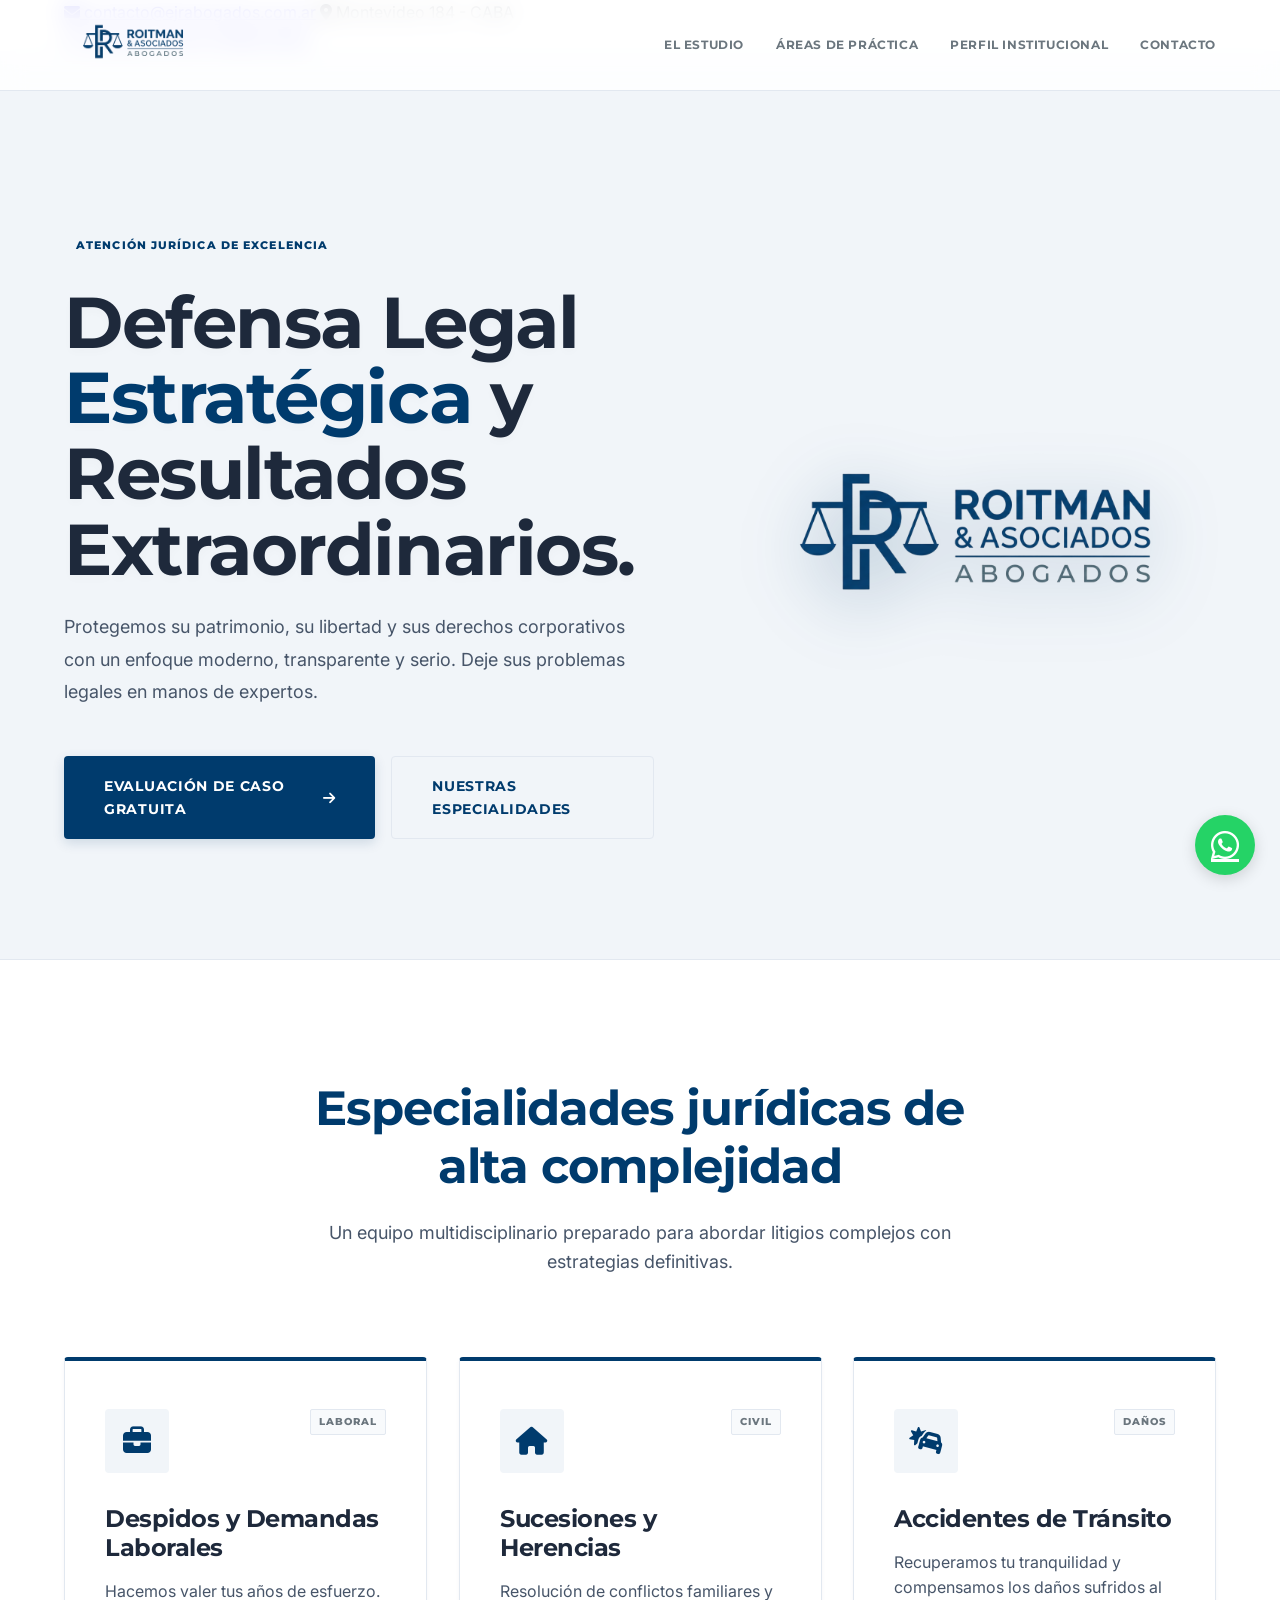
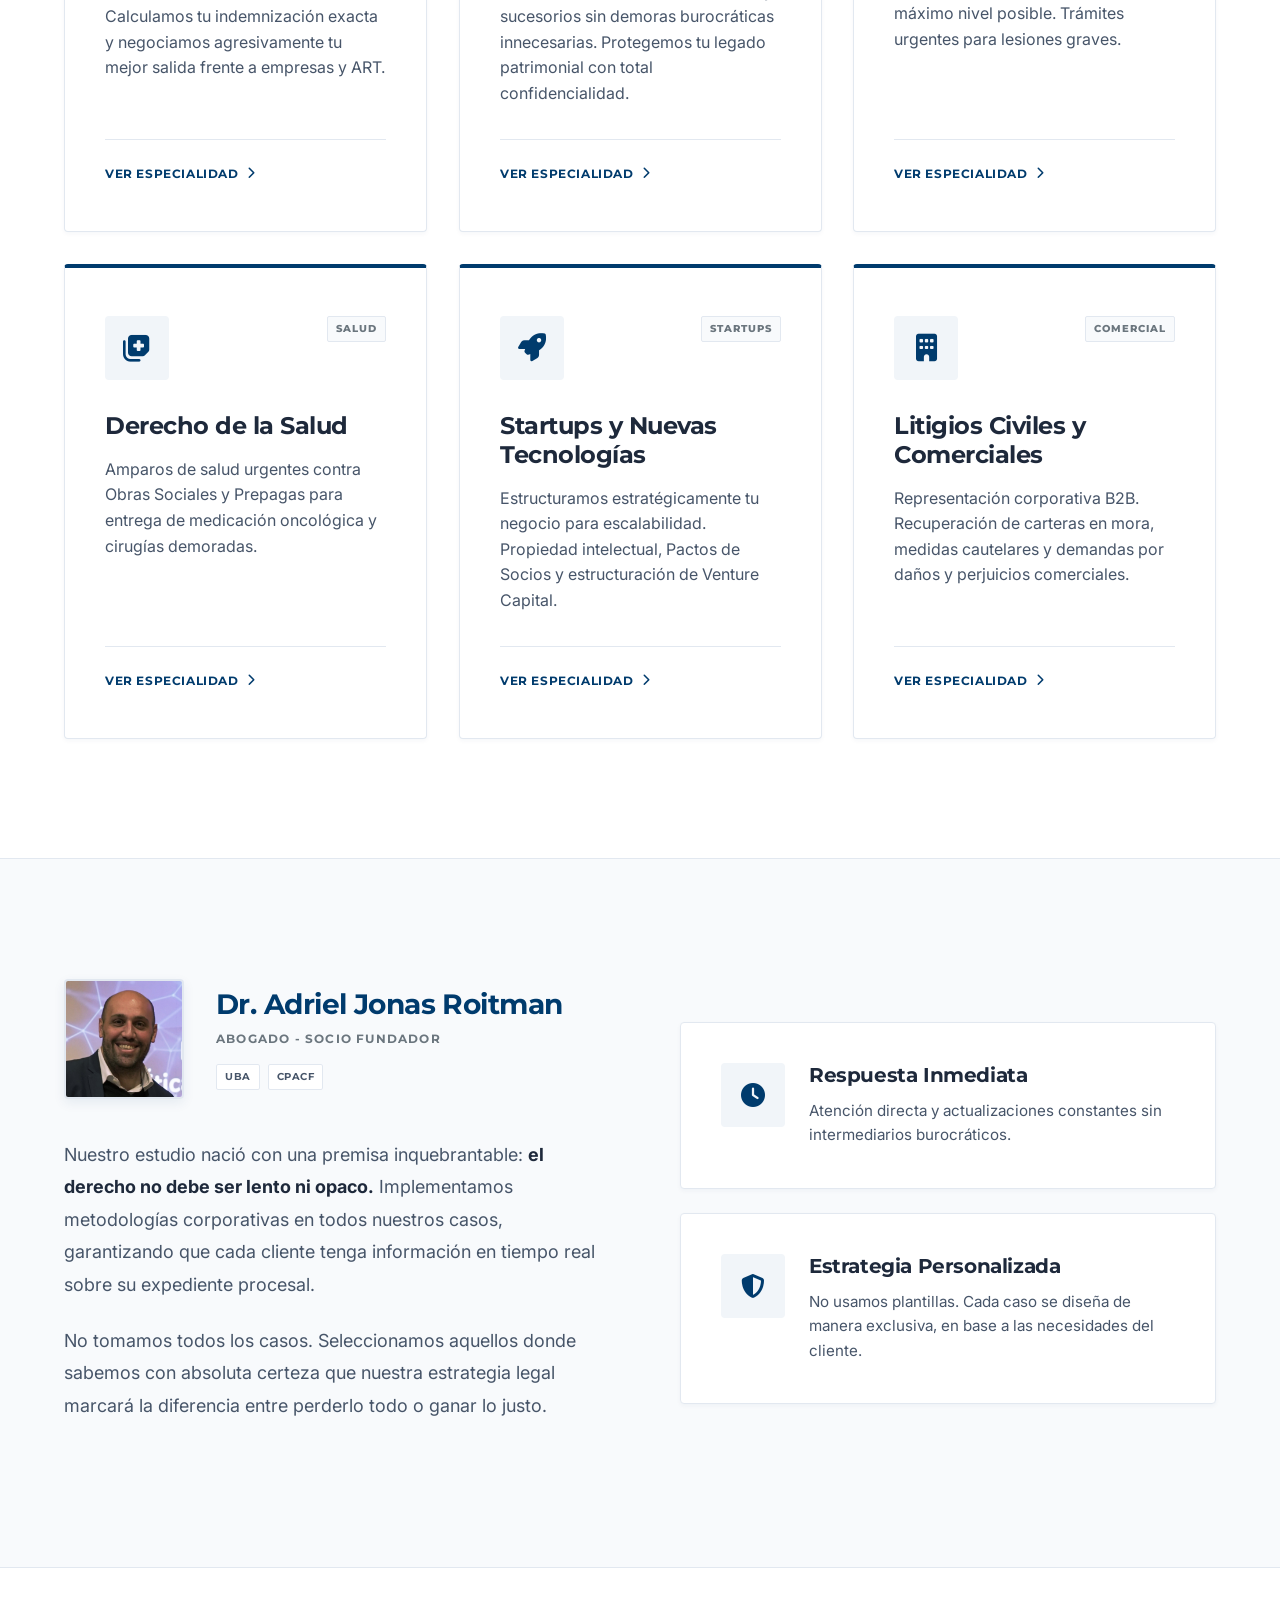
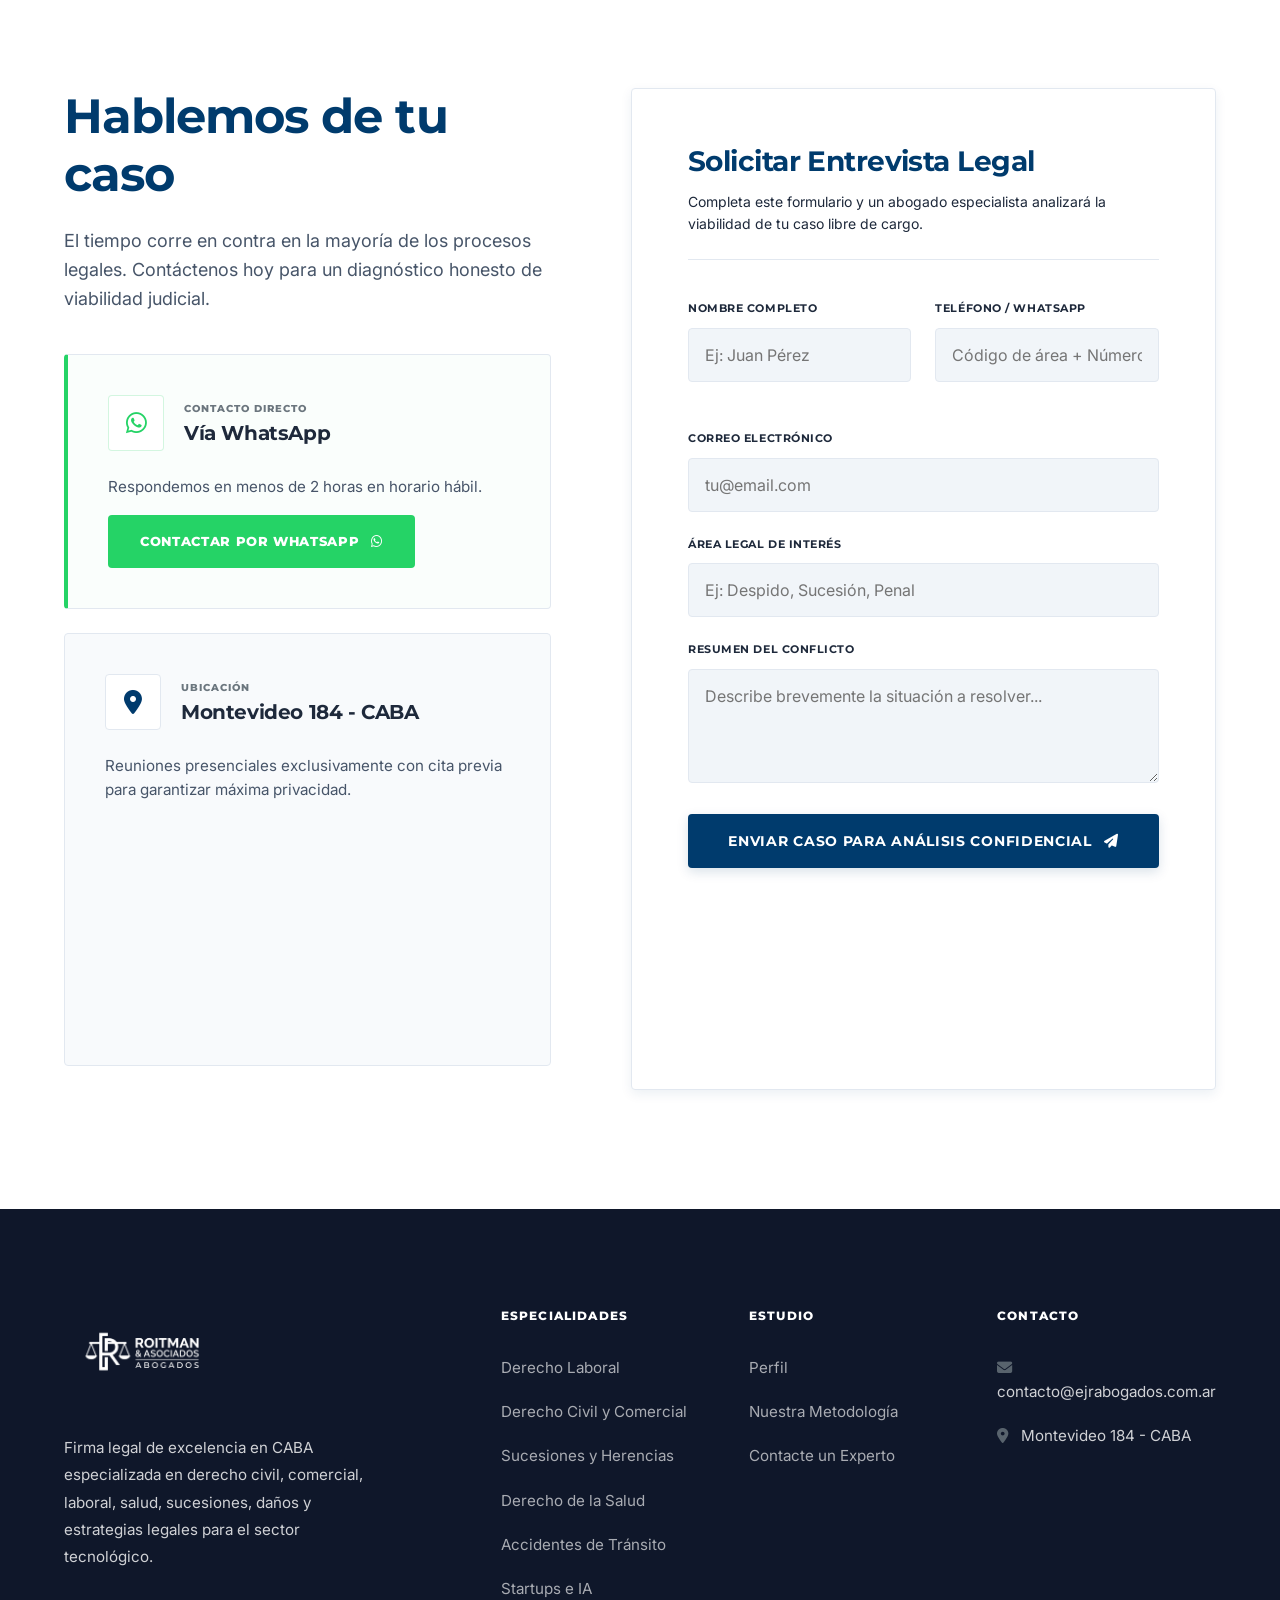
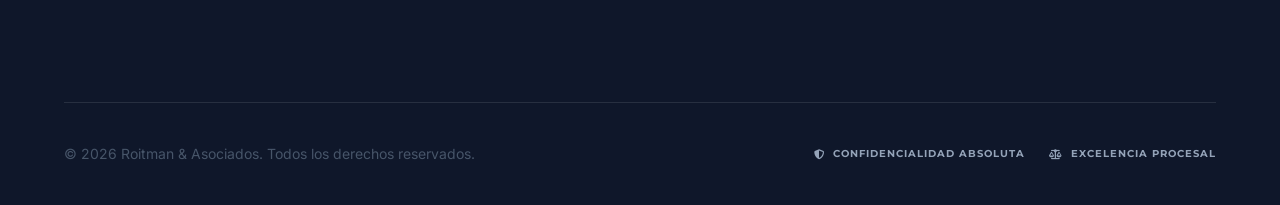
==== commit 9126fd16: "Remove CASI from profile credentials" ====
--- a/index.html
+++ b/index.html
@@ -16,7 +16,7 @@
     <meta name="robots" content="index, follow">
 
     <!-- Open Graph (Redes Sociales y WhatsApp) -->
-    <meta property="og:title" content="Roitman & Asociados | Asesoría Legal Premium">
+    <meta property="og:title" content="Roitman & Asociados | Asesoría Legal">
     <meta property="og:description"
         content="Defensa estratégica y protección jurídica enfocada en resultados para empresas y particulares en Argentina.">
     <meta property="og:image" content="https://www.ejrabogados.com.ar/logo.png">
@@ -238,7 +238,7 @@
                             <p>Abogado - Socio Fundador</p>
                             <div class="profile-credentials">
                                 <span class="credential">UBA</span>
-                                <span class="credential">CPACF | CASI</span>
+                                <span class="credential">CPACF</span>
                             </div>
                         </div>
                     </header>
